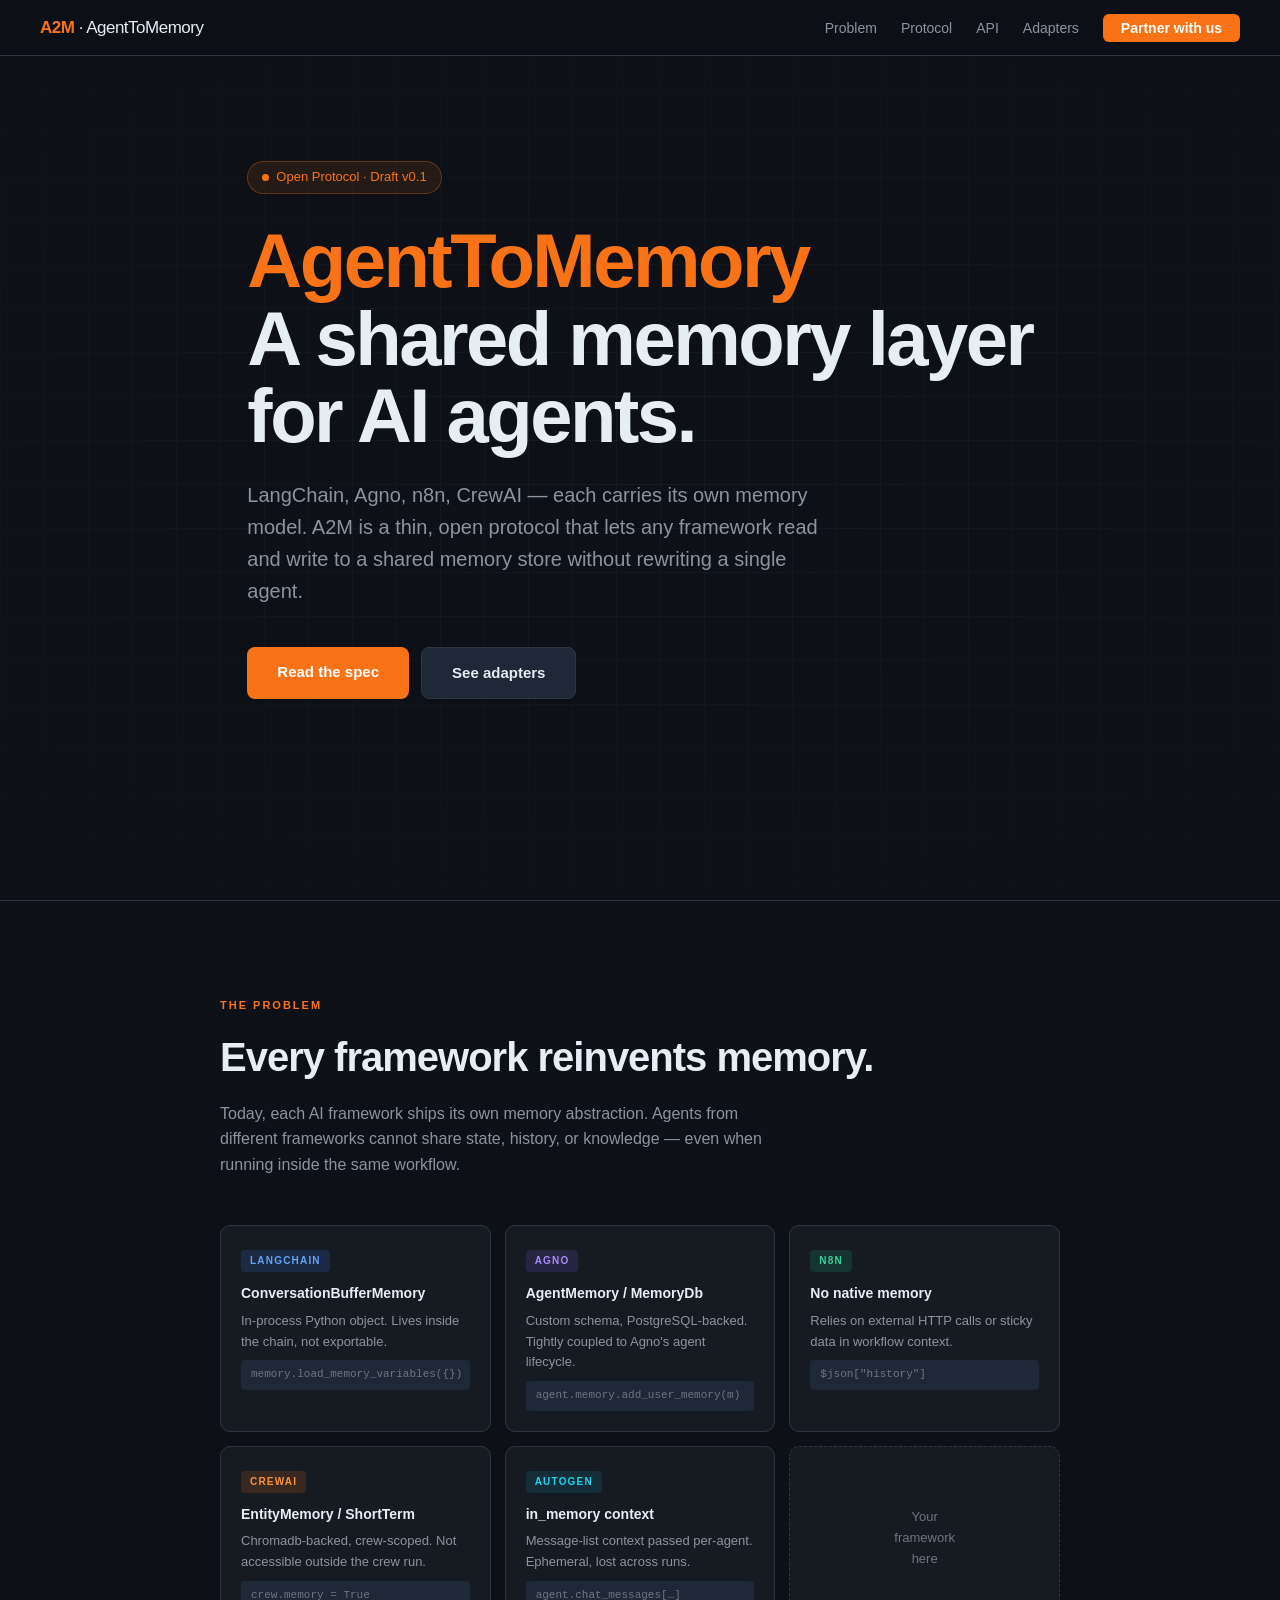
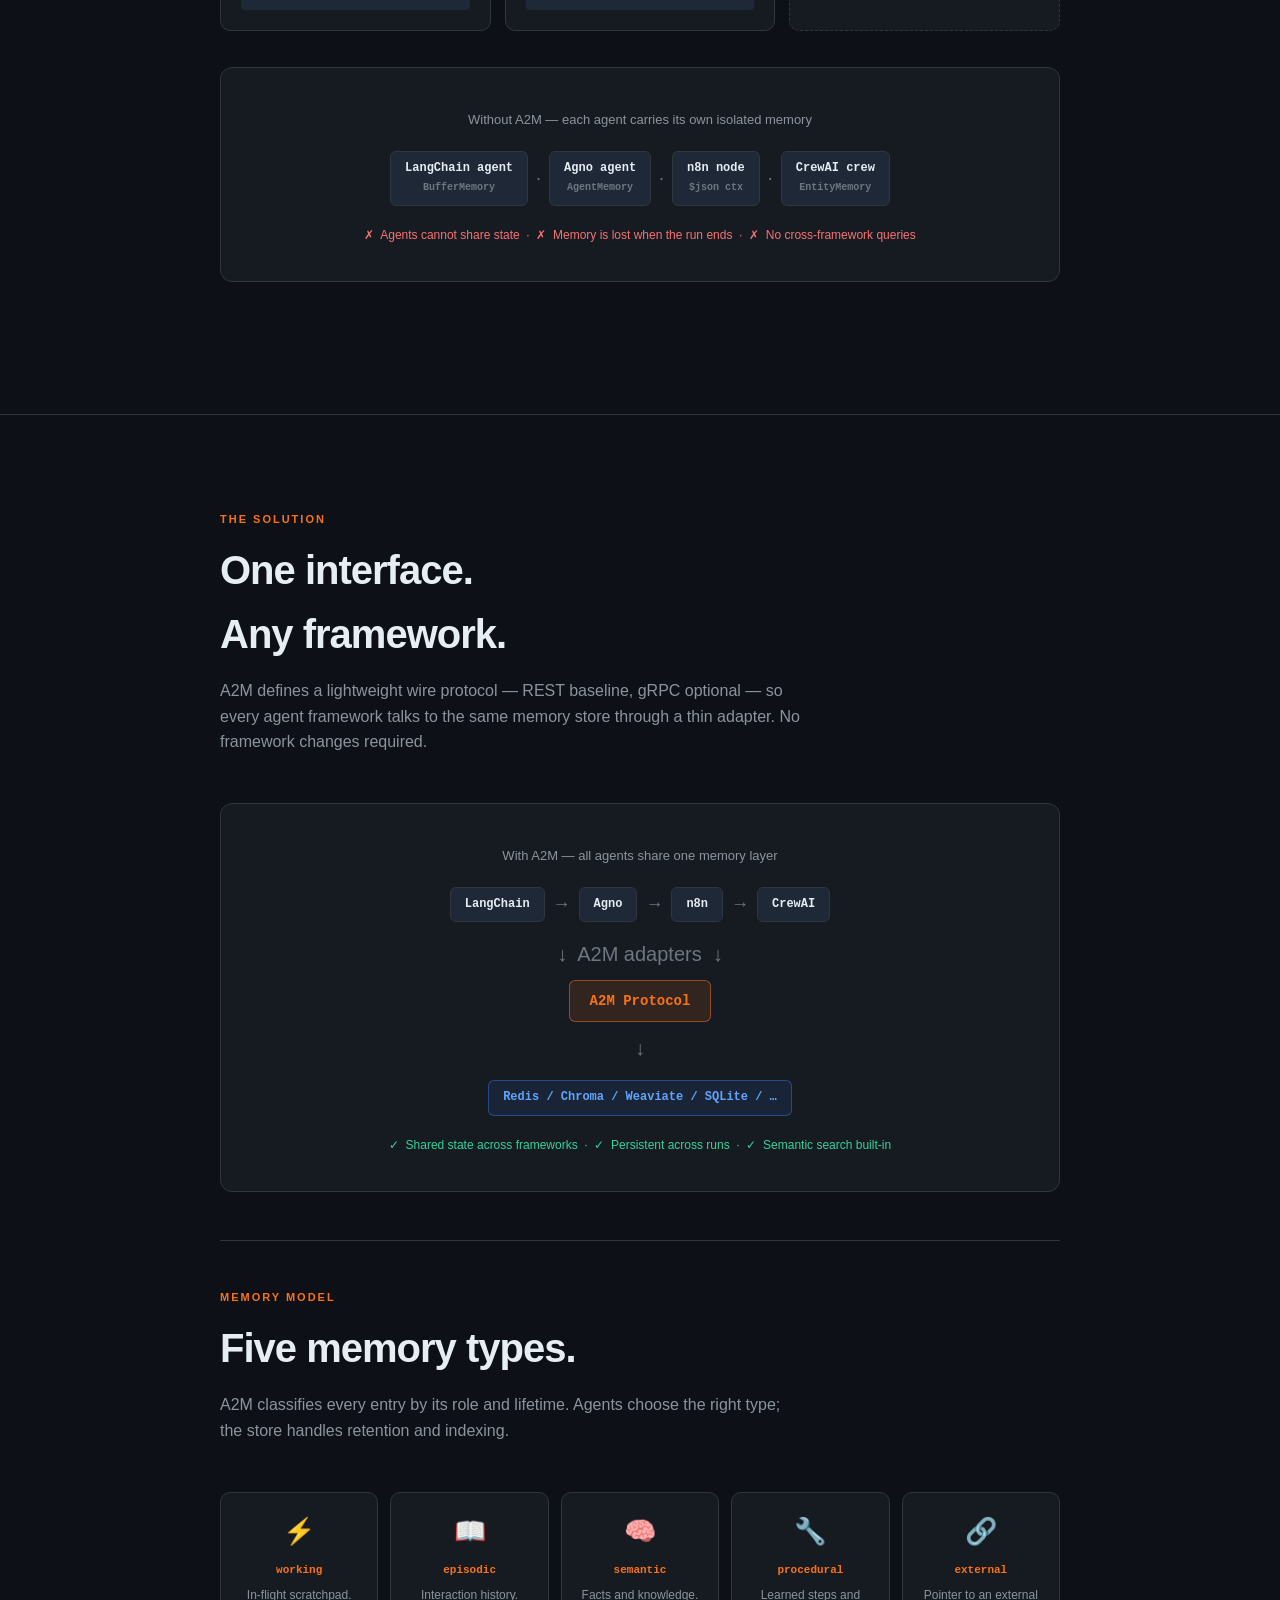
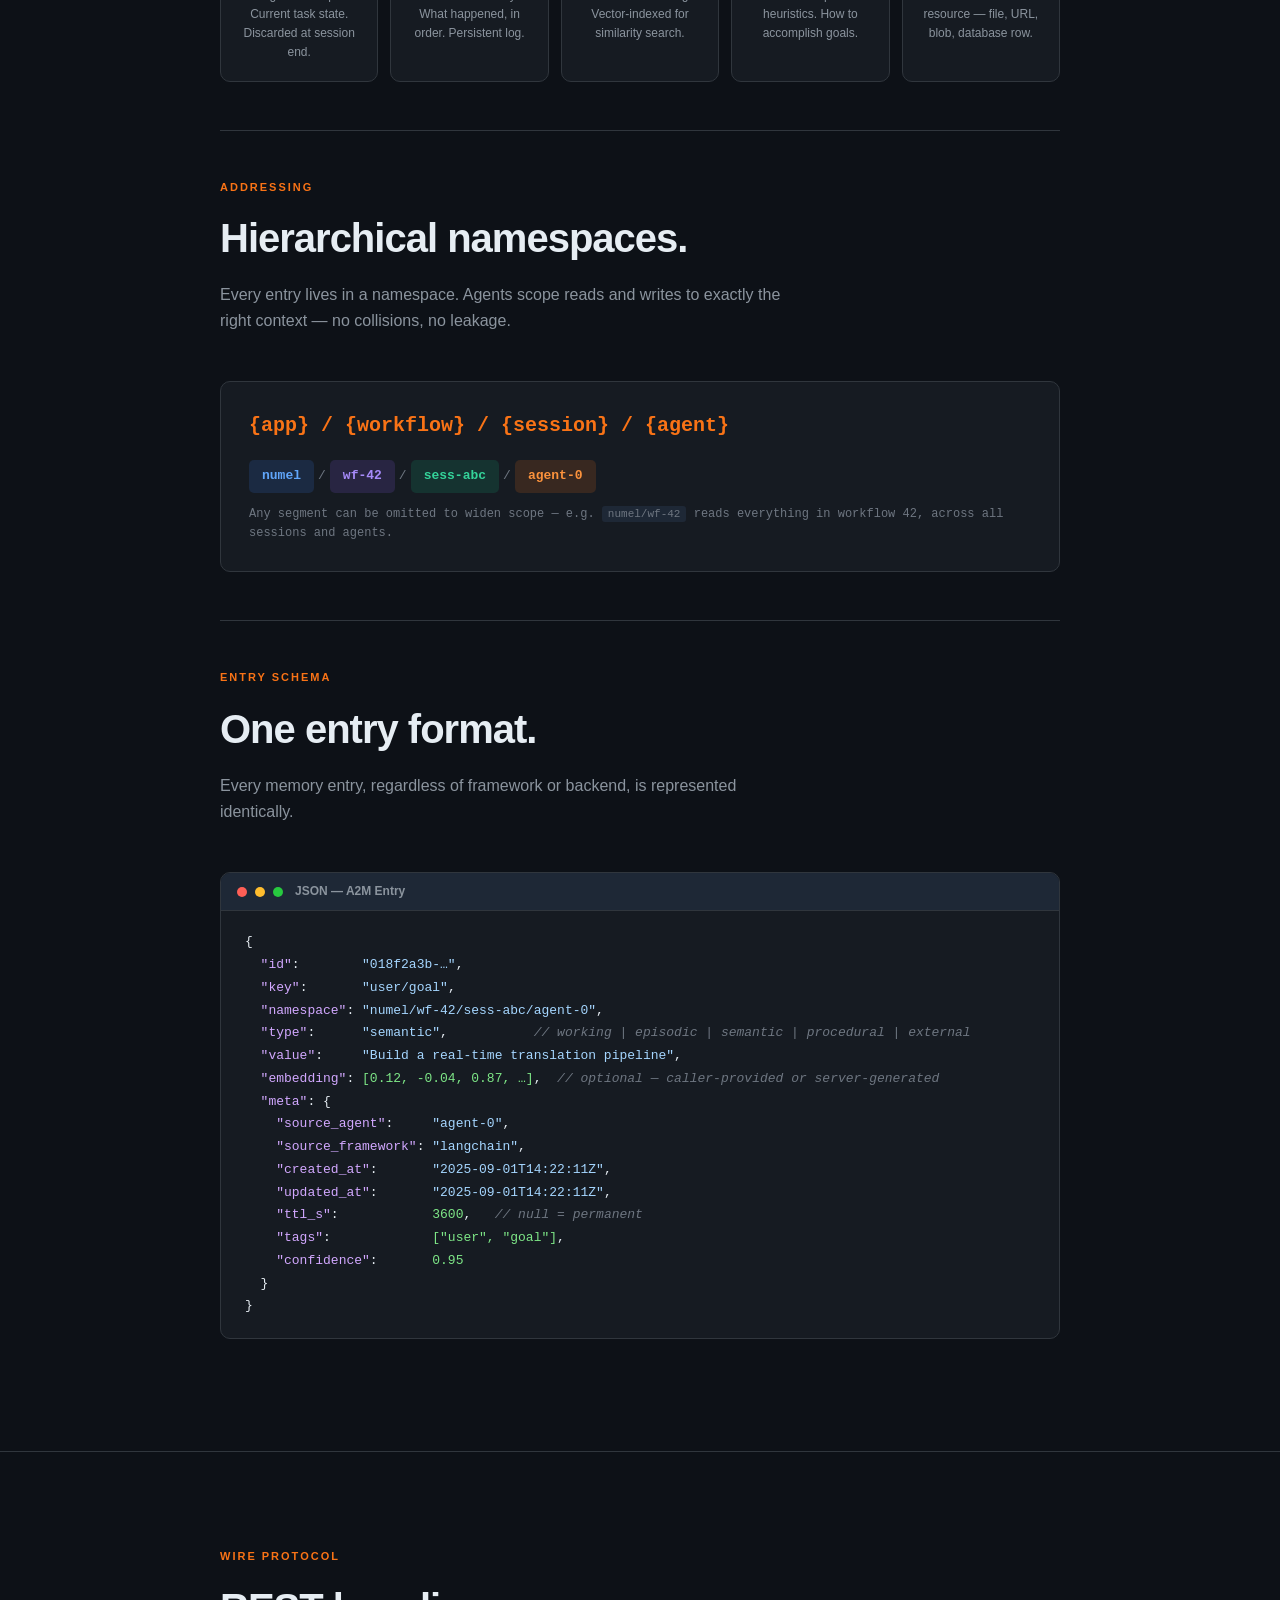
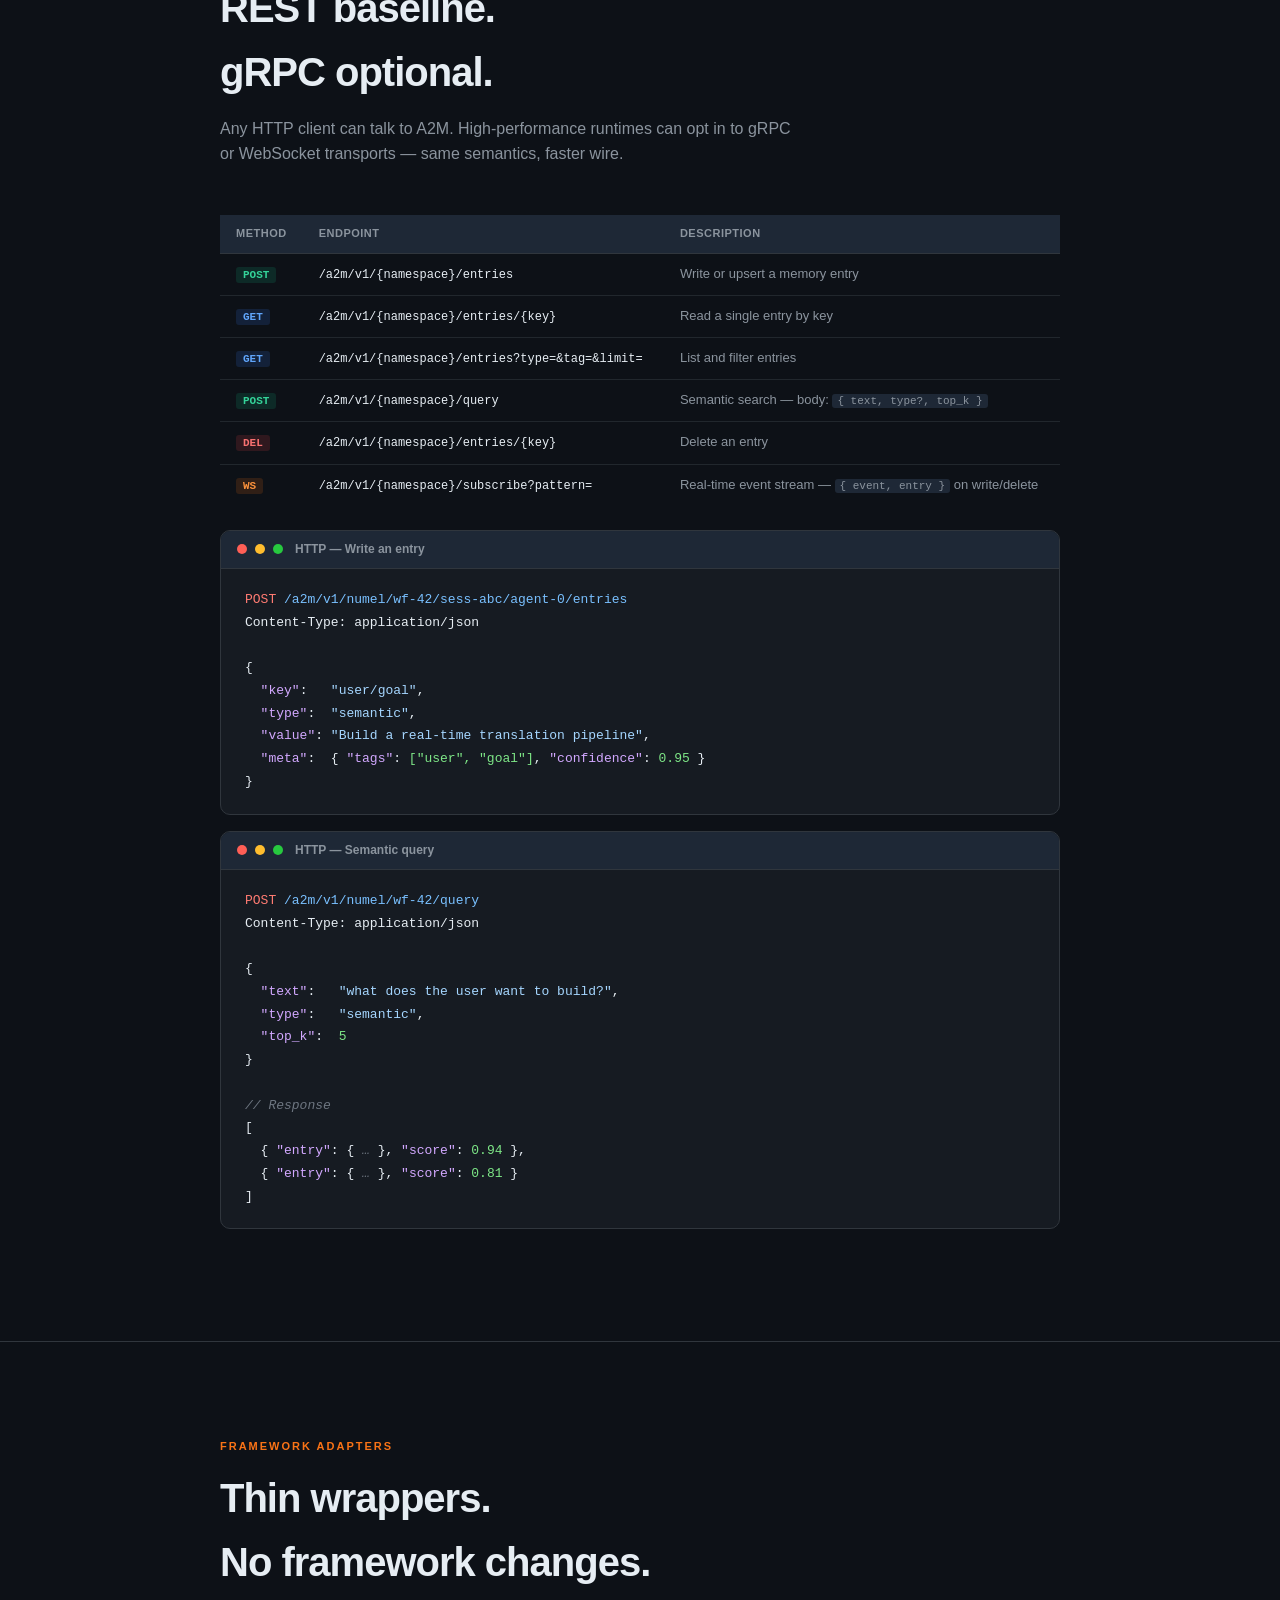
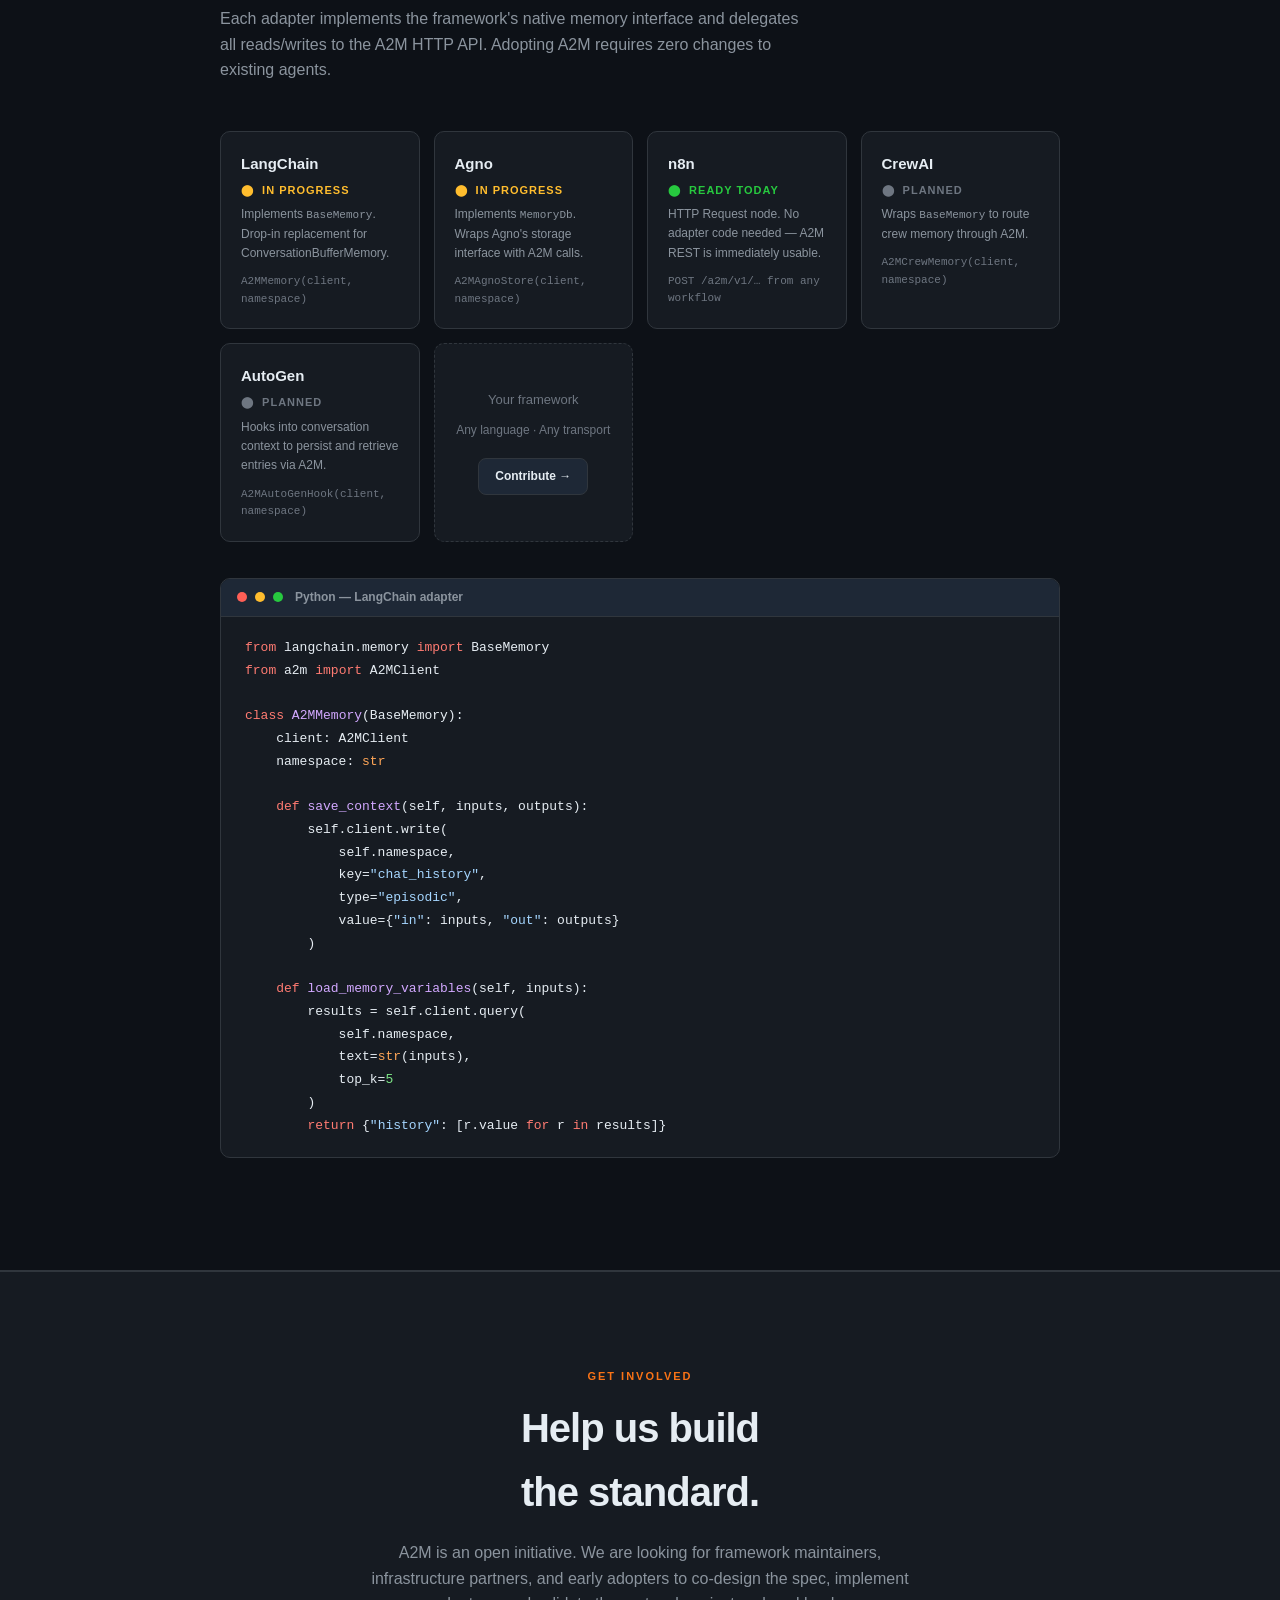
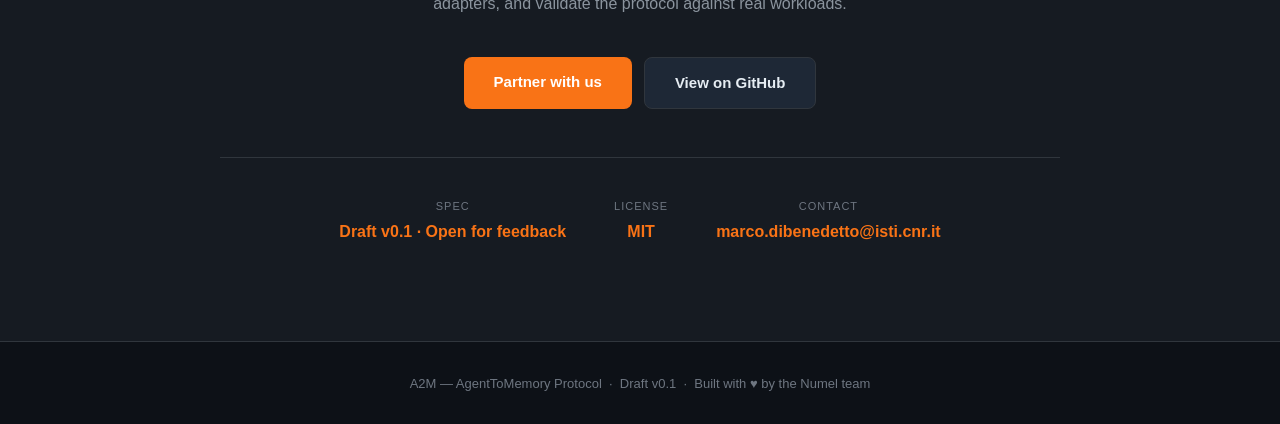
==== a2m-protocol.html @ cdf2baca "first commit." ====
<!DOCTYPE html>
<html lang="en">
<head>
  <meta charset="UTF-8" />
  <meta name="viewport" content="width=device-width, initial-scale=1.0" />
  <title>A2M — AgentToMemory Protocol</title>
  <style>
    *, *::before, *::after { box-sizing: border-box; margin: 0; padding: 0; }

    :root {
      --bg:     #0d1117;
      --bg2:    #161b22;
      --bg3:    #1e2836;
      --border: #30363d;
      --orange: #f97316;
      --blue:   #3b82f6;
      --green:  #10b981;
      --purple: #8b5cf6;
      --text:   #e6edf3;
      --text2:  #8b949e;
      --text3:  #6e7681;
    }

    html { scroll-behavior: smooth; }

    body {
      font-family: -apple-system, BlinkMacSystemFont, 'Segoe UI', Roboto, sans-serif;
      background: var(--bg);
      color: var(--text);
      line-height: 1.6;
    }

    /* ── Navigation ─────────────────────────────────────────────── */
    nav {
      position: fixed; top: 0; width: 100%; z-index: 100;
      background: rgba(13,17,23,0.85);
      backdrop-filter: blur(12px);
      border-bottom: 1px solid var(--border);
      padding: 0 40px;
      display: flex; align-items: center; height: 56px; gap: 32px;
    }
    .nav-logo {
      font-weight: 800; font-size: 17px; letter-spacing: -0.5px;
      color: var(--orange); white-space: nowrap;
    }
    .nav-logo span { color: var(--text); font-weight: 400; }
    nav ul { display: flex; gap: 24px; list-style: none; margin-left: auto; }
    nav a { color: var(--text2); text-decoration: none; font-size: 14px; transition: color .15s; }
    nav a:hover { color: var(--text); }
    .nav-cta {
      background: var(--orange); color: #fff !important;
      padding: 6px 18px; border-radius: 6px; font-weight: 600;
    }
    .nav-cta:hover { opacity: .85; }

    /* ── Layout ─────────────────────────────────────────────────── */
    section { padding: 96px 0; }
    .container { max-width: 920px; margin: 0 auto; padding: 0 40px; }

    /* ── Hero ───────────────────────────────────────────────────── */
    #hero {
      min-height: 100vh; display: flex; align-items: center;
      padding-top: 56px; position: relative; overflow: hidden;
    }
    #hero::before {
      content: '';
      position: absolute; inset: 0;
      background-image:
        linear-gradient(var(--border) 1px, transparent 1px),
        linear-gradient(90deg, var(--border) 1px, transparent 1px);
      background-size: 44px 44px;
      opacity: 0.25;
      mask-image: radial-gradient(ellipse 80% 60% at 50% 50%, black, transparent);
    }
    .hero-inner { position: relative; }

    .hero-badge {
      display: inline-flex; align-items: center; gap: 7px;
      background: rgba(249,115,22,.1);
      border: 1px solid rgba(249,115,22,.3);
      color: var(--orange);
      padding: 5px 14px; border-radius: 100px;
      font-size: 13px; font-weight: 500; margin-bottom: 28px;
    }
    .hero-badge-dot {
      width: 7px; height: 7px; border-radius: 50%;
      background: var(--orange);
      animation: pulse 2s ease infinite;
    }
    @keyframes pulse {
      0%,100% { opacity:1; transform:scale(1); }
      50%      { opacity:.5; transform:scale(.75); }
    }

    h1 {
      font-size: clamp(42px, 6.5vw, 76px);
      font-weight: 900; line-height: 1.02; letter-spacing: -2.5px;
      margin-bottom: 24px;
    }
    h1 em { color: var(--orange); font-style: normal; }

    .hero-sub {
      font-size: clamp(16px, 2vw, 20px);
      color: var(--text2); max-width: 580px; margin-bottom: 40px;
    }
    .hero-actions { display: flex; gap: 12px; flex-wrap: wrap; }

    .btn {
      display: inline-block; padding: 13px 30px; border-radius: 8px;
      font-weight: 600; font-size: 15px; text-decoration: none;
      transition: opacity .15s, transform .15s;
    }
    .btn:hover { transform: translateY(-1px); }
    .btn-primary { background: var(--orange); color: #fff; }
    .btn-primary:hover { opacity: .88; }
    .btn-secondary {
      background: var(--bg3); color: var(--text);
      border: 1px solid var(--border);
    }
    .btn-secondary:hover { background: #243040; }

    /* ── Section headings ───────────────────────────────────────── */
    .s-label {
      font-size: 11px; font-weight: 700; text-transform: uppercase;
      letter-spacing: 2px; color: var(--orange); margin-bottom: 10px;
    }
    h2 {
      font-size: clamp(26px, 4vw, 40px);
      font-weight: 800; letter-spacing: -1px; margin-bottom: 12px;
    }
    .s-desc { color: var(--text2); max-width: 580px; margin-bottom: 48px; font-size: 16px; }

    /* ── Problem cards ──────────────────────────────────────────── */
    .grid-3 {
      display: grid;
      grid-template-columns: repeat(auto-fit, minmax(200px, 1fr));
      gap: 14px;
    }
    .card {
      background: var(--bg2); border: 1px solid var(--border);
      border-radius: 10px; padding: 20px;
    }
    .fw-chip {
      font-size: 10px; font-weight: 700; text-transform: uppercase;
      letter-spacing: 1.2px; padding: 3px 9px; border-radius: 4px;
      display: inline-block; margin-bottom: 10px;
    }
    .chip-lc  { background: rgba(59,130,246,.15); color:#60a5fa; }
    .chip-ag  { background: rgba(139,92,246,.15);  color:#a78bfa; }
    .chip-n8  { background: rgba(16,185,129,.15);  color:#34d399; }
    .chip-cr  { background: rgba(249,115,22,.15);  color:#fb923c; }
    .chip-au  { background: rgba(8,145,178,.15);   color:#22d3ee; }
    .card h3 { font-size: 14px; margin-bottom: 6px; }
    .card p  { font-size: 13px; color: var(--text2); }
    .card code {
      font-size: 11px; font-family: monospace;
      color: var(--text3); display: block; margin-top: 8px;
      background: var(--bg3); padding: 6px 10px; border-radius: 4px;
    }

    /* ── Architecture diagram ───────────────────────────────────── */
    .arch {
      background: var(--bg2); border: 1px solid var(--border);
      border-radius: 12px; padding: 36px 24px; margin: 36px 0;
      text-align: center;
    }
    .arch-row { display: flex; align-items: center; justify-content: center; gap: 4px; flex-wrap: wrap; margin: 10px 0; }
    .arch-box {
      background: var(--bg3); border: 1px solid var(--border);
      border-radius: 6px; padding: 7px 14px;
      font-size: 12px; font-weight: 600; font-family: monospace;
      white-space: nowrap;
    }
    .arch-box.hi {
      background: rgba(249,115,22,.12);
      border-color: rgba(249,115,22,.5);
      color: var(--orange); font-size: 14px; padding: 9px 20px;
    }
    .arch-box.store {
      background: rgba(59,130,246,.1);
      border-color: rgba(59,130,246,.4);
      color: #60a5fa;
    }
    .arch-arr { color: var(--text3); padding: 0 4px; font-size: 18px; }
    .arch-label { font-size: 11px; color: var(--text3); margin: 6px 0 2px; }

    /* ── Memory types ───────────────────────────────────────────── */
    .type-grid {
      display: grid;
      grid-template-columns: repeat(auto-fit, minmax(150px, 1fr));
      gap: 12px; margin: 32px 0;
    }
    .type-card {
      background: var(--bg2); border: 1px solid var(--border);
      border-radius: 10px; padding: 18px 14px; text-align: center;
    }
    .type-icon { font-size: 26px; margin-bottom: 10px; display: block; }
    .type-tag {
      font-size: 11px; font-weight: 700; font-family: monospace;
      color: var(--orange); text-transform: lowercase; margin-bottom: 6px;
    }
    .type-desc { font-size: 12px; color: var(--text2); }

    /* ── Namespace ──────────────────────────────────────────────── */
    .ns-box {
      background: var(--bg2); border: 1px solid var(--border);
      border-radius: 10px; padding: 28px; margin: 28px 0;
      font-family: monospace;
    }
    .ns-path { font-size: 20px; font-weight: 700; color: var(--orange); margin-bottom: 18px; }
    .ns-parts { display: flex; align-items: center; gap: 4px; flex-wrap: wrap; }
    .ns-seg {
      padding: 6px 13px; border-radius: 5px;
      font-size: 13px; font-weight: 600;
    }
    .ns-sep { color: var(--text3); }
    .seg-app  { background: rgba(59,130,246,.15); color:#60a5fa; }
    .seg-wf   { background: rgba(139,92,246,.15);  color:#a78bfa; }
    .seg-sess { background: rgba(16,185,129,.15);  color:#34d399; }
    .seg-ag   { background: rgba(249,115,22,.15);  color:#fb923c; }
    .ns-note { font-size: 12px; color: var(--text3); margin-top: 12px; }

    /* ── Code blocks ────────────────────────────────────────────── */
    .code-block {
      background: var(--bg2); border: 1px solid var(--border);
      border-radius: 10px; overflow: hidden; margin: 16px 0;
    }
    .code-bar {
      background: var(--bg3); border-bottom: 1px solid var(--border);
      padding: 9px 16px;
      display: flex; align-items: center; gap: 8px;
    }
    .code-dot { width: 10px; height: 10px; border-radius: 50%; }
    .dot-r { background:#ff5f56; } .dot-y { background:#ffbd2e; } .dot-g { background:#27c93f; }
    .code-lang { font-size: 12px; font-weight: 600; color: var(--text2); margin-left: 4px; }
    pre {
      padding: 20px 24px; font-size: 13px; line-height: 1.75; overflow-x: auto;
      font-family: 'Menlo', 'Consolas', 'Monaco', monospace; color: var(--text);
    }
    .kw  { color: #ff7b72; }
    .mt  { color: #34d399; }
    .ph  { color: #79c0ff; }
    .st  { color: #a5d6ff; }
    .jk  { color: #d2a8ff; }
    .jv  { color: #7ee787; }
    .cm  { color: var(--text3); font-style: italic; }
    .py  { color: #ffa657; }
    .pyf { color: #d2a8ff; }

    /* ── API table ──────────────────────────────────────────────── */
    .api-table { width: 100%; border-collapse: collapse; font-size: 13px; margin: 24px 0; }
    .api-table th {
      background: var(--bg3); text-align: left;
      padding: 10px 16px; font-size: 11px; font-weight: 600;
      text-transform: uppercase; letter-spacing: .5px;
      color: var(--text2); border-bottom: 1px solid var(--border);
    }
    .api-table td {
      padding: 10px 16px;
      border-bottom: 1px solid rgba(48,54,61,.6);
      vertical-align: top; font-size: 13px;
    }
    .api-table tr:last-child td { border-bottom: none; }
    .api-table td:first-child { width: 64px; }
    .method {
      font-weight: 700; font-family: monospace; font-size: 11px;
      padding: 2px 7px; border-radius: 3px;
    }
    .m-post { background:rgba(16,185,129,.15); color:#34d399; }
    .m-get  { background:rgba(59,130,246,.15);  color:#60a5fa; }
    .m-del  { background:rgba(239,68,68,.15);   color:#f87171; }
    .m-ws   { background:rgba(249,115,22,.15);  color:#fb923c; }
    .api-path { font-family: monospace; font-size: 12px; color: var(--text); }
    .api-desc { color: var(--text2); }

    /* ── Adapter grid ───────────────────────────────────────────── */
    .adapter-grid {
      display: grid;
      grid-template-columns: repeat(auto-fit, minmax(195px, 1fr));
      gap: 14px; margin: 32px 0;
    }
    .adapter-card {
      background: var(--bg2); border: 1px solid var(--border);
      border-radius: 10px; padding: 20px;
      display: flex; flex-direction: column; gap: 6px;
    }
    .adapter-name { font-weight: 700; font-size: 15px; }
    .status {
      font-size: 11px; font-weight: 600; text-transform: uppercase; letter-spacing: 1px;
    }
    .s-ready   { color: #27c93f; }
    .s-wip     { color: #ffbd2e; }
    .s-planned { color: var(--text3); }
    .adapter-desc { font-size: 12px; color: var(--text2); }
    .adapter-how {
      font-size: 11px; font-family: monospace;
      color: var(--text3); margin-top: 4px;
    }

    /* ── CTA ────────────────────────────────────────────────────── */
    #cta {
      background: var(--bg2);
      border-top: 1px solid var(--border);
      border-bottom: 1px solid var(--border);
      text-align: center;
    }
    #cta h2 { margin-bottom: 16px; }
    #cta .s-desc { margin: 0 auto 40px; }
    .cta-actions { display: flex; justify-content: center; gap: 12px; flex-wrap: wrap; }

    .contact-row {
      display: flex; justify-content: center;
      gap: 48px; flex-wrap: wrap; margin-top: 48px;
      padding-top: 40px; border-top: 1px solid var(--border);
    }
    .contact-item { text-align: center; }
    .contact-label { font-size: 11px; color: var(--text3); text-transform: uppercase; letter-spacing: 1px; margin-bottom: 4px; }
    .contact-value { font-size: 16px; font-weight: 600; color: var(--orange); }

    /* ── Divider ────────────────────────────────────────────────── */
    hr { border: none; border-top: 1px solid var(--border); margin: 0; }

    /* ── Footer ─────────────────────────────────────────────────── */
    footer {
      text-align: center; padding: 32px 40px;
      font-size: 13px; color: var(--text3);
    }

    /* ── Responsive ─────────────────────────────────────────────── */
    @media (max-width: 640px) {
      nav ul { display: none; }
      .container { padding: 0 20px; }
      .arch-row { flex-direction: column; }
      .arch-arr { transform: rotate(90deg); }
    }
  </style>
</head>
<body>

<!-- ── Navigation ──────────────────────────────────────────────── -->
<nav>
  <div class="nav-logo">A2M <span>· AgentToMemory</span></div>
  <ul>
    <li><a href="#problem">Problem</a></li>
    <li><a href="#protocol">Protocol</a></li>
    <li><a href="#api">API</a></li>
    <li><a href="#adapters">Adapters</a></li>
    <li><a href="#cta" class="nav-cta">Partner with us</a></li>
  </ul>
</nav>

<!-- ── Hero ────────────────────────────────────────────────────── -->
<section id="hero">
  <div class="container hero-inner">
    <div class="hero-badge">
      <div class="hero-badge-dot"></div>
      Open Protocol · Draft v0.1
    </div>
    <h1><em>AgentToMemory</em><br>A shared memory layer<br>for AI agents.</h1>
    <p class="hero-sub">
      LangChain, Agno, n8n, CrewAI — each carries its own memory model.
      A2M is a thin, open protocol that lets any framework read and write
      to a shared memory store without rewriting a single agent.
    </p>
    <div class="hero-actions">
      <a class="btn btn-primary" href="#protocol">Read the spec</a>
      <a class="btn btn-secondary" href="#adapters">See adapters</a>
    </div>
  </div>
</section>

<hr />

<!-- ── Problem ─────────────────────────────────────────────────── -->
<section id="problem">
  <div class="container">
    <div class="s-label">The Problem</div>
    <h2>Every framework reinvents memory.</h2>
    <p class="s-desc">
      Today, each AI framework ships its own memory abstraction.
      Agents from different frameworks cannot share state, history, or
      knowledge — even when running inside the same workflow.
    </p>

    <div class="grid-3">
      <div class="card">
        <span class="fw-chip chip-lc">LangChain</span>
        <h3>ConversationBufferMemory</h3>
        <p>In-process Python object. Lives inside the chain, not exportable.</p>
        <code>memory.load_memory_variables({})</code>
      </div>
      <div class="card">
        <span class="fw-chip chip-ag">Agno</span>
        <h3>AgentMemory / MemoryDb</h3>
        <p>Custom schema, PostgreSQL-backed. Tightly coupled to Agno's agent lifecycle.</p>
        <code>agent.memory.add_user_memory(m)</code>
      </div>
      <div class="card">
        <span class="fw-chip chip-n8">n8n</span>
        <h3>No native memory</h3>
        <p>Relies on external HTTP calls or sticky data in workflow context.</p>
        <code>$json["history"]</code>
      </div>
      <div class="card">
        <span class="fw-chip chip-cr">CrewAI</span>
        <h3>EntityMemory / ShortTerm</h3>
        <p>Chromadb-backed, crew-scoped. Not accessible outside the crew run.</p>
        <code>crew.memory = True</code>
      </div>
      <div class="card">
        <span class="fw-chip chip-au">AutoGen</span>
        <h3>in_memory context</h3>
        <p>Message-list context passed per-agent. Ephemeral, lost across runs.</p>
        <code>agent.chat_messages[…]</code>
      </div>
      <div class="card" style="border-style:dashed; display:flex; align-items:center; justify-content:center; text-align:center; color:var(--text3); font-size:13px;">
        Your<br>framework<br>here
      </div>
    </div>

    <!-- Architecture before A2M -->
    <div class="arch">
      <div class="arch-label" style="margin-bottom:20px; font-size:13px; color:var(--text2);">
        Without A2M — each agent carries its own isolated memory
      </div>
      <div class="arch-row">
        <div class="arch-box">LangChain agent<br><span style="font-size:10px;color:var(--text3);">BufferMemory</span></div>
        <div class="arch-arr">·</div>
        <div class="arch-box">Agno agent<br><span style="font-size:10px;color:var(--text3);">AgentMemory</span></div>
        <div class="arch-arr">·</div>
        <div class="arch-box">n8n node<br><span style="font-size:10px;color:var(--text3);">$json ctx</span></div>
        <div class="arch-arr">·</div>
        <div class="arch-box">CrewAI crew<br><span style="font-size:10px;color:var(--text3);">EntityMemory</span></div>
      </div>
      <div style="margin-top:20px; font-size:12px; color:#f87171;">
        ✗ &nbsp;Agents cannot share state &nbsp;·&nbsp; ✗ &nbsp;Memory is lost when the run ends &nbsp;·&nbsp; ✗ &nbsp;No cross-framework queries
      </div>
    </div>
  </div>
</section>

<hr />

<!-- ── Protocol ─────────────────────────────────────────────────── -->
<section id="protocol">
  <div class="container">
    <div class="s-label">The Solution</div>
    <h2>One interface.<br>Any framework.</h2>
    <p class="s-desc">
      A2M defines a lightweight wire protocol — REST baseline, gRPC optional —
      so every agent framework talks to the same memory store through a
      thin adapter. No framework changes required.
    </p>

    <!-- Architecture after A2M -->
    <div class="arch">
      <div class="arch-label" style="margin-bottom:20px; font-size:13px; color:var(--text2);">
        With A2M — all agents share one memory layer
      </div>
      <div class="arch-row">
        <div class="arch-box">LangChain</div>
        <div class="arch-arr">→</div>
        <div class="arch-box">Agno</div>
        <div class="arch-arr">→</div>
        <div class="arch-box">n8n</div>
        <div class="arch-arr">→</div>
        <div class="arch-box">CrewAI</div>
      </div>
      <div class="arch-row" style="margin:16px 0 4px;">
        <div style="width:100%; text-align:center; color:var(--text3); font-size:20px;">↓ &nbsp;A2M adapters &nbsp;↓</div>
      </div>
      <div class="arch-row">
        <div class="arch-box hi">A2M Protocol</div>
      </div>
      <div class="arch-row" style="margin:4px 0 16px;">
        <div style="width:100%; text-align:center; color:var(--text3); font-size:20px;">↓</div>
      </div>
      <div class="arch-row">
        <div class="arch-box store">Redis / Chroma / Weaviate / SQLite / …</div>
      </div>
      <div style="margin-top:20px; font-size:12px; color:#34d399;">
        ✓ &nbsp;Shared state across frameworks &nbsp;·&nbsp; ✓ &nbsp;Persistent across runs &nbsp;·&nbsp; ✓ &nbsp;Semantic search built-in
      </div>
    </div>

    <hr style="border-color:var(--border); margin: 48px 0;" />

    <!-- Memory types -->
    <div class="s-label">Memory Model</div>
    <h2>Five memory types.</h2>
    <p class="s-desc">
      A2M classifies every entry by its role and lifetime.
      Agents choose the right type; the store handles retention and indexing.
    </p>

    <div class="type-grid">
      <div class="type-card">
        <span class="type-icon">⚡</span>
        <div class="type-tag">working</div>
        <div class="type-desc">In-flight scratchpad. Current task state. Discarded at session end.</div>
      </div>
      <div class="type-card">
        <span class="type-icon">📖</span>
        <div class="type-tag">episodic</div>
        <div class="type-desc">Interaction history. What happened, in order. Persistent log.</div>
      </div>
      <div class="type-card">
        <span class="type-icon">🧠</span>
        <div class="type-tag">semantic</div>
        <div class="type-desc">Facts and knowledge. Vector-indexed for similarity search.</div>
      </div>
      <div class="type-card">
        <span class="type-icon">🔧</span>
        <div class="type-tag">procedural</div>
        <div class="type-desc">Learned steps and heuristics. How to accomplish goals.</div>
      </div>
      <div class="type-card">
        <span class="type-icon">🔗</span>
        <div class="type-tag">external</div>
        <div class="type-desc">Pointer to an external resource — file, URL, blob, database row.</div>
      </div>
    </div>

    <hr style="border-color:var(--border); margin: 48px 0;" />

    <!-- Namespace -->
    <div class="s-label">Addressing</div>
    <h2>Hierarchical namespaces.</h2>
    <p class="s-desc">
      Every entry lives in a namespace. Agents scope reads and writes
      to exactly the right context — no collisions, no leakage.
    </p>

    <div class="ns-box">
      <div class="ns-path">{app} / {workflow} / {session} / {agent}</div>
      <div class="ns-parts">
        <span class="ns-seg seg-app">numel</span>
        <span class="ns-sep">/</span>
        <span class="ns-seg seg-wf">wf-42</span>
        <span class="ns-sep">/</span>
        <span class="ns-seg seg-sess">sess-abc</span>
        <span class="ns-sep">/</span>
        <span class="ns-seg seg-ag">agent-0</span>
      </div>
      <div class="ns-note">
        Any segment can be omitted to widen scope — e.g. <code style="background:var(--bg3);padding:2px 6px;border-radius:3px;font-size:11px;">numel/wf-42</code> reads everything in workflow 42, across all sessions and agents.
      </div>
    </div>

    <hr style="border-color:var(--border); margin: 48px 0;" />

    <!-- Entry schema -->
    <div class="s-label">Entry Schema</div>
    <h2>One entry format.</h2>
    <p class="s-desc">Every memory entry, regardless of framework or backend, is represented identically.</p>

    <div class="code-block">
      <div class="code-bar">
        <div class="code-dot dot-r"></div>
        <div class="code-dot dot-y"></div>
        <div class="code-dot dot-g"></div>
        <span class="code-lang">JSON — A2M Entry</span>
      </div>
      <pre>{
  <span class="jk">"id"</span>:        <span class="st">"018f2a3b-…"</span>,
  <span class="jk">"key"</span>:       <span class="st">"user/goal"</span>,
  <span class="jk">"namespace"</span>: <span class="st">"numel/wf-42/sess-abc/agent-0"</span>,
  <span class="jk">"type"</span>:      <span class="st">"semantic"</span>,           <span class="cm">// working | episodic | semantic | procedural | external</span>
  <span class="jk">"value"</span>:     <span class="st">"Build a real-time translation pipeline"</span>,
  <span class="jk">"embedding"</span>: <span class="jv">[0.12, -0.04, 0.87, …]</span>,  <span class="cm">// optional — caller-provided or server-generated</span>
  <span class="jk">"meta"</span>: {
    <span class="jk">"source_agent"</span>:     <span class="st">"agent-0"</span>,
    <span class="jk">"source_framework"</span>: <span class="st">"langchain"</span>,
    <span class="jk">"created_at"</span>:       <span class="st">"2025-09-01T14:22:11Z"</span>,
    <span class="jk">"updated_at"</span>:       <span class="st">"2025-09-01T14:22:11Z"</span>,
    <span class="jk">"ttl_s"</span>:            <span class="jv">3600</span>,   <span class="cm">// null = permanent</span>
    <span class="jk">"tags"</span>:             <span class="jv">["user", "goal"]</span>,
    <span class="jk">"confidence"</span>:       <span class="jv">0.95</span>
  }
}</pre>
    </div>
  </div>
</section>

<hr />

<!-- ── API ──────────────────────────────────────────────────────── -->
<section id="api">
  <div class="container">
    <div class="s-label">Wire Protocol</div>
    <h2>REST baseline.<br>gRPC optional.</h2>
    <p class="s-desc">
      Any HTTP client can talk to A2M. High-performance runtimes can opt in
      to gRPC or WebSocket transports — same semantics, faster wire.
    </p>

    <table class="api-table">
      <thead>
        <tr>
          <th>Method</th>
          <th>Endpoint</th>
          <th>Description</th>
        </tr>
      </thead>
      <tbody>
        <tr>
          <td><span class="method m-post">POST</span></td>
          <td><span class="api-path">/a2m/v1/{namespace}/entries</span></td>
          <td class="api-desc">Write or upsert a memory entry</td>
        </tr>
        <tr>
          <td><span class="method m-get">GET</span></td>
          <td><span class="api-path">/a2m/v1/{namespace}/entries/{key}</span></td>
          <td class="api-desc">Read a single entry by key</td>
        </tr>
        <tr>
          <td><span class="method m-get">GET</span></td>
          <td><span class="api-path">/a2m/v1/{namespace}/entries?type=&amp;tag=&amp;limit=</span></td>
          <td class="api-desc">List and filter entries</td>
        </tr>
        <tr>
          <td><span class="method m-post">POST</span></td>
          <td><span class="api-path">/a2m/v1/{namespace}/query</span></td>
          <td class="api-desc">Semantic search — body: <code style="font-size:11px;background:var(--bg3);padding:1px 5px;border-radius:3px;">{ text, type?, top_k }</code></td>
        </tr>
        <tr>
          <td><span class="method m-del">DEL</span></td>
          <td><span class="api-path">/a2m/v1/{namespace}/entries/{key}</span></td>
          <td class="api-desc">Delete an entry</td>
        </tr>
        <tr>
          <td><span class="method m-ws">WS</span></td>
          <td><span class="api-path">/a2m/v1/{namespace}/subscribe?pattern=</span></td>
          <td class="api-desc">Real-time event stream — <code style="font-size:11px;background:var(--bg3);padding:1px 5px;border-radius:3px;">{ event, entry }</code> on write/delete</td>
        </tr>
      </tbody>
    </table>

    <!-- Example: write -->
    <div class="code-block">
      <div class="code-bar">
        <div class="code-dot dot-r"></div>
        <div class="code-dot dot-y"></div>
        <div class="code-dot dot-g"></div>
        <span class="code-lang">HTTP — Write an entry</span>
      </div>
      <pre><span class="kw">POST</span> <span class="ph">/a2m/v1/numel/wf-42/sess-abc/agent-0/entries</span>
Content-Type: application/json

{
  <span class="jk">"key"</span>:   <span class="st">"user/goal"</span>,
  <span class="jk">"type"</span>:  <span class="st">"semantic"</span>,
  <span class="jk">"value"</span>: <span class="st">"Build a real-time translation pipeline"</span>,
  <span class="jk">"meta"</span>:  { <span class="jk">"tags"</span>: <span class="jv">["user", "goal"]</span>, <span class="jk">"confidence"</span>: <span class="jv">0.95</span> }
}</pre>
    </div>

    <!-- Example: query -->
    <div class="code-block">
      <div class="code-bar">
        <div class="code-dot dot-r"></div>
        <div class="code-dot dot-y"></div>
        <div class="code-dot dot-g"></div>
        <span class="code-lang">HTTP — Semantic query</span>
      </div>
      <pre><span class="kw">POST</span> <span class="ph">/a2m/v1/numel/wf-42/query</span>
Content-Type: application/json

{
  <span class="jk">"text"</span>:   <span class="st">"what does the user want to build?"</span>,
  <span class="jk">"type"</span>:   <span class="st">"semantic"</span>,
  <span class="jk">"top_k"</span>:  <span class="jv">5</span>
}

<span class="cm">// Response</span>
[
  { <span class="jk">"entry"</span>: { <span class="cm">…</span> }, <span class="jk">"score"</span>: <span class="jv">0.94</span> },
  { <span class="jk">"entry"</span>: { <span class="cm">…</span> }, <span class="jk">"score"</span>: <span class="jv">0.81</span> }
]</pre>
    </div>
  </div>
</section>

<hr />

<!-- ── Adapters ─────────────────────────────────────────────────── -->
<section id="adapters">
  <div class="container">
    <div class="s-label">Framework Adapters</div>
    <h2>Thin wrappers.<br>No framework changes.</h2>
    <p class="s-desc">
      Each adapter implements the framework's native memory interface
      and delegates all reads/writes to the A2M HTTP API.
      Adopting A2M requires zero changes to existing agents.
    </p>

    <div class="adapter-grid">
      <div class="adapter-card">
        <div class="adapter-name">LangChain</div>
        <div class="status s-wip">⬤ &nbsp;In progress</div>
        <div class="adapter-desc">Implements <code style="font-size:11px">BaseMemory</code>. Drop-in replacement for ConversationBufferMemory.</div>
        <div class="adapter-how">A2MMemory(client, namespace)</div>
      </div>
      <div class="adapter-card">
        <div class="adapter-name">Agno</div>
        <div class="status s-wip">⬤ &nbsp;In progress</div>
        <div class="adapter-desc">Implements <code style="font-size:11px">MemoryDb</code>. Wraps Agno's storage interface with A2M calls.</div>
        <div class="adapter-how">A2MAgnoStore(client, namespace)</div>
      </div>
      <div class="adapter-card">
        <div class="adapter-name">n8n</div>
        <div class="status s-ready">⬤ &nbsp;Ready today</div>
        <div class="adapter-desc">HTTP Request node. No adapter code needed — A2M REST is immediately usable.</div>
        <div class="adapter-how">POST /a2m/v1/… from any workflow</div>
      </div>
      <div class="adapter-card">
        <div class="adapter-name">CrewAI</div>
        <div class="status s-planned">⬤ &nbsp;Planned</div>
        <div class="adapter-desc">Wraps <code style="font-size:11px">BaseMemory</code> to route crew memory through A2M.</div>
        <div class="adapter-how">A2MCrewMemory(client, namespace)</div>
      </div>
      <div class="adapter-card">
        <div class="adapter-name">AutoGen</div>
        <div class="status s-planned">⬤ &nbsp;Planned</div>
        <div class="adapter-desc">Hooks into conversation context to persist and retrieve entries via A2M.</div>
        <div class="adapter-how">A2MAutoGenHook(client, namespace)</div>
      </div>
      <div class="adapter-card" style="border-style:dashed; justify-content:center; align-items:center; text-align:center;">
        <div style="color:var(--text3); font-size:13px;">Your framework</div>
        <div style="color:var(--text3); font-size:12px; margin-top:4px;">Any language · Any transport</div>
        <a href="#cta" class="btn btn-secondary" style="font-size:12px; padding:8px 16px; margin-top:12px;">Contribute →</a>
      </div>
    </div>

    <!-- Python example -->
    <div class="code-block" style="margin-top:36px;">
      <div class="code-bar">
        <div class="code-dot dot-r"></div>
        <div class="code-dot dot-y"></div>
        <div class="code-dot dot-g"></div>
        <span class="code-lang">Python — LangChain adapter</span>
      </div>
      <pre><span class="kw">from</span> langchain.memory <span class="kw">import</span> BaseMemory
<span class="kw">from</span> a2m <span class="kw">import</span> A2MClient

<span class="kw">class</span> <span class="pyf">A2MMemory</span>(BaseMemory):
    client: A2MClient
    namespace: <span class="py">str</span>

    <span class="kw">def</span> <span class="pyf">save_context</span>(self, inputs, outputs):
        self.client.write(
            self.namespace,
            key=<span class="st">"chat_history"</span>,
            type=<span class="st">"episodic"</span>,
            value={<span class="st">"in"</span>: inputs, <span class="st">"out"</span>: outputs}
        )

    <span class="kw">def</span> <span class="pyf">load_memory_variables</span>(self, inputs):
        results = self.client.query(
            self.namespace,
            text=<span class="py">str</span>(inputs),
            top_k=<span class="jv">5</span>
        )
        <span class="kw">return</span> {<span class="st">"history"</span>: [r.value <span class="kw">for</span> r <span class="kw">in</span> results]}</pre>
    </div>
  </div>
</section>

<hr />

<!-- ── CTA ──────────────────────────────────────────────────────── -->
<section id="cta">
  <div class="container">
    <div class="s-label">Get Involved</div>
    <h2>Help us build<br>the standard.</h2>
    <p class="s-desc">
      A2M is an open initiative. We are looking for framework maintainers,
      infrastructure partners, and early adopters to co-design the spec,
      implement adapters, and validate the protocol against real workloads.
    </p>

    <div class="cta-actions">
      <a class="btn btn-primary" href="mailto:marco.dibenedetto@isti.cnr.it">Partner with us</a>
      <a class="btn btn-secondary" href="https://github.com/dibenedetto/a2m-protocol">View on GitHub</a>
    </div>

    <div class="contact-row">
      <div class="contact-item">
        <div class="contact-label">Spec</div>
        <div class="contact-value">Draft v0.1 · Open for feedback</div>
      </div>
      <div class="contact-item">
        <div class="contact-label">License</div>
        <div class="contact-value">MIT</div>
      </div>
      <div class="contact-item">
        <div class="contact-label">Contact</div>
        <div class="contact-value">marco.dibenedetto@isti.cnr.it</div>
      </div>
    </div>
  </div>
</section>

<footer>
  A2M — AgentToMemory Protocol &nbsp;·&nbsp; Draft v0.1 &nbsp;·&nbsp; Built with ♥ by the Numel team
</footer>

</body>
</html>
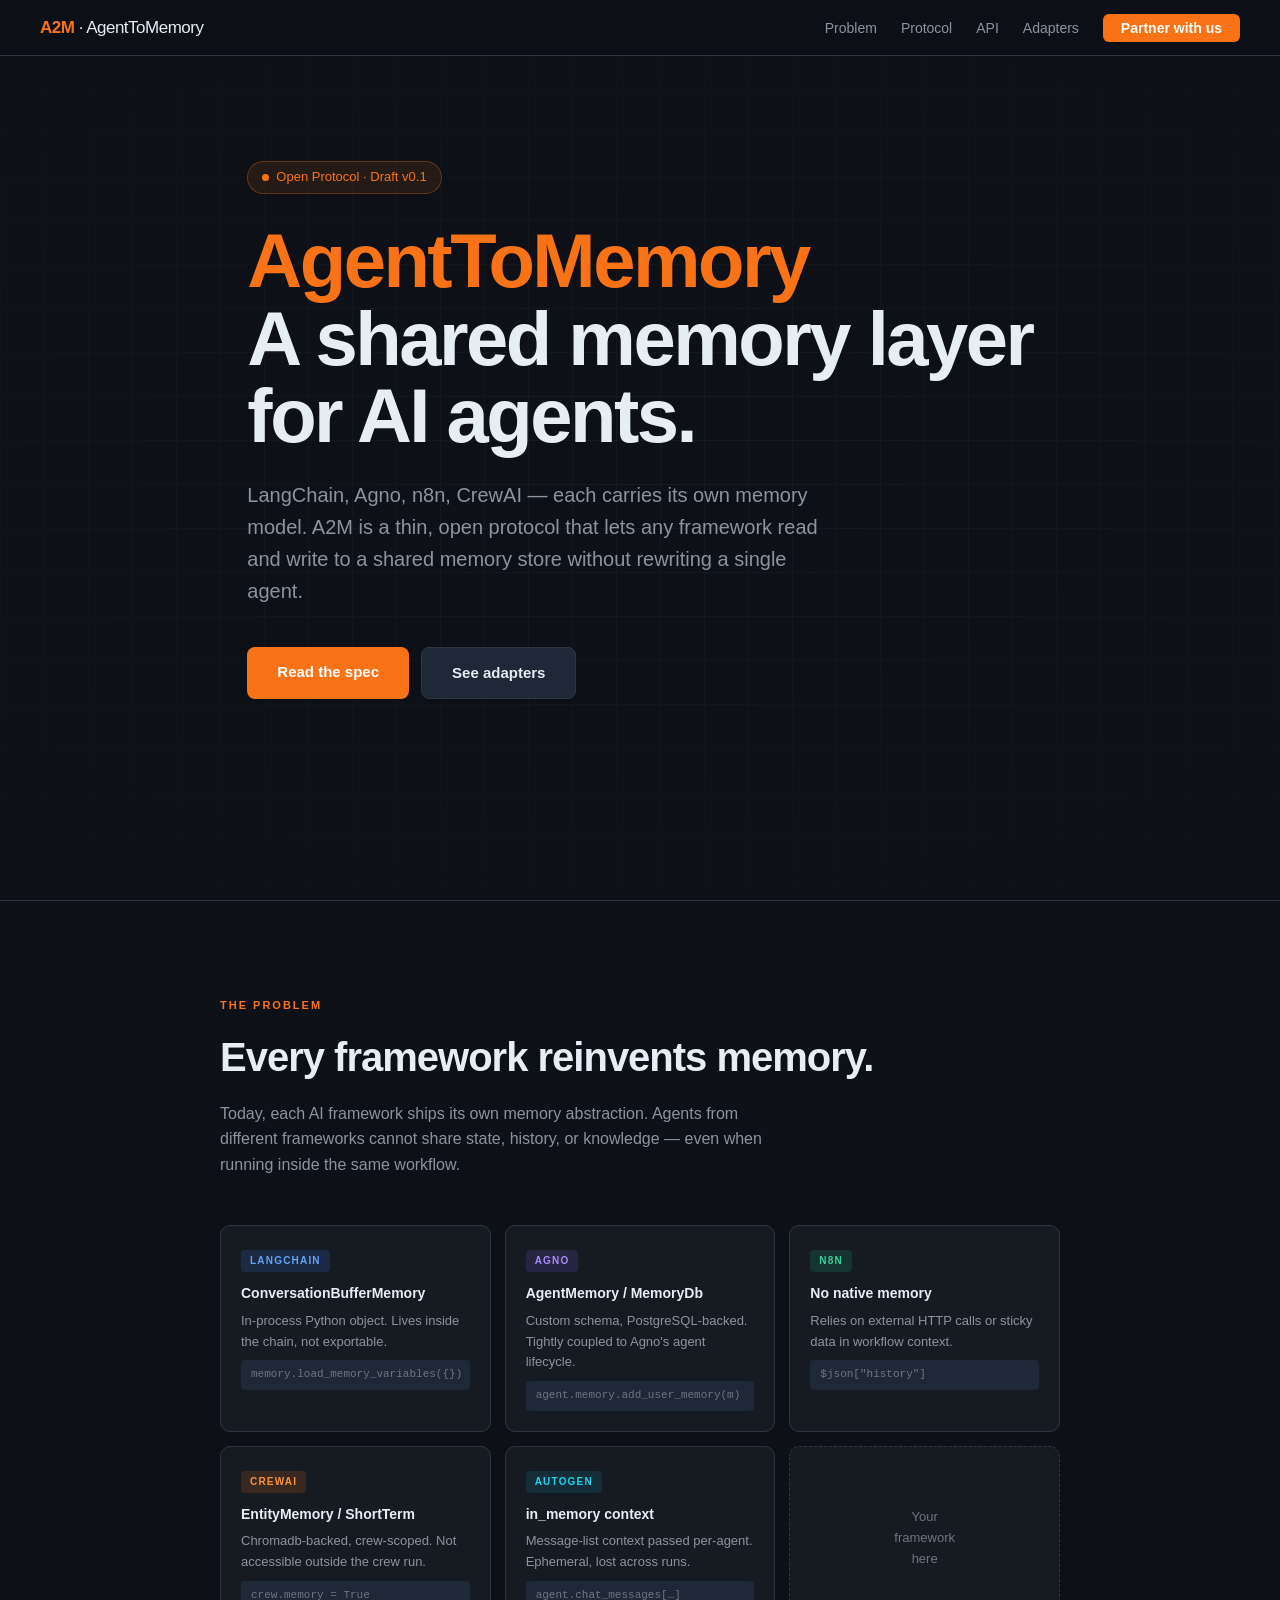
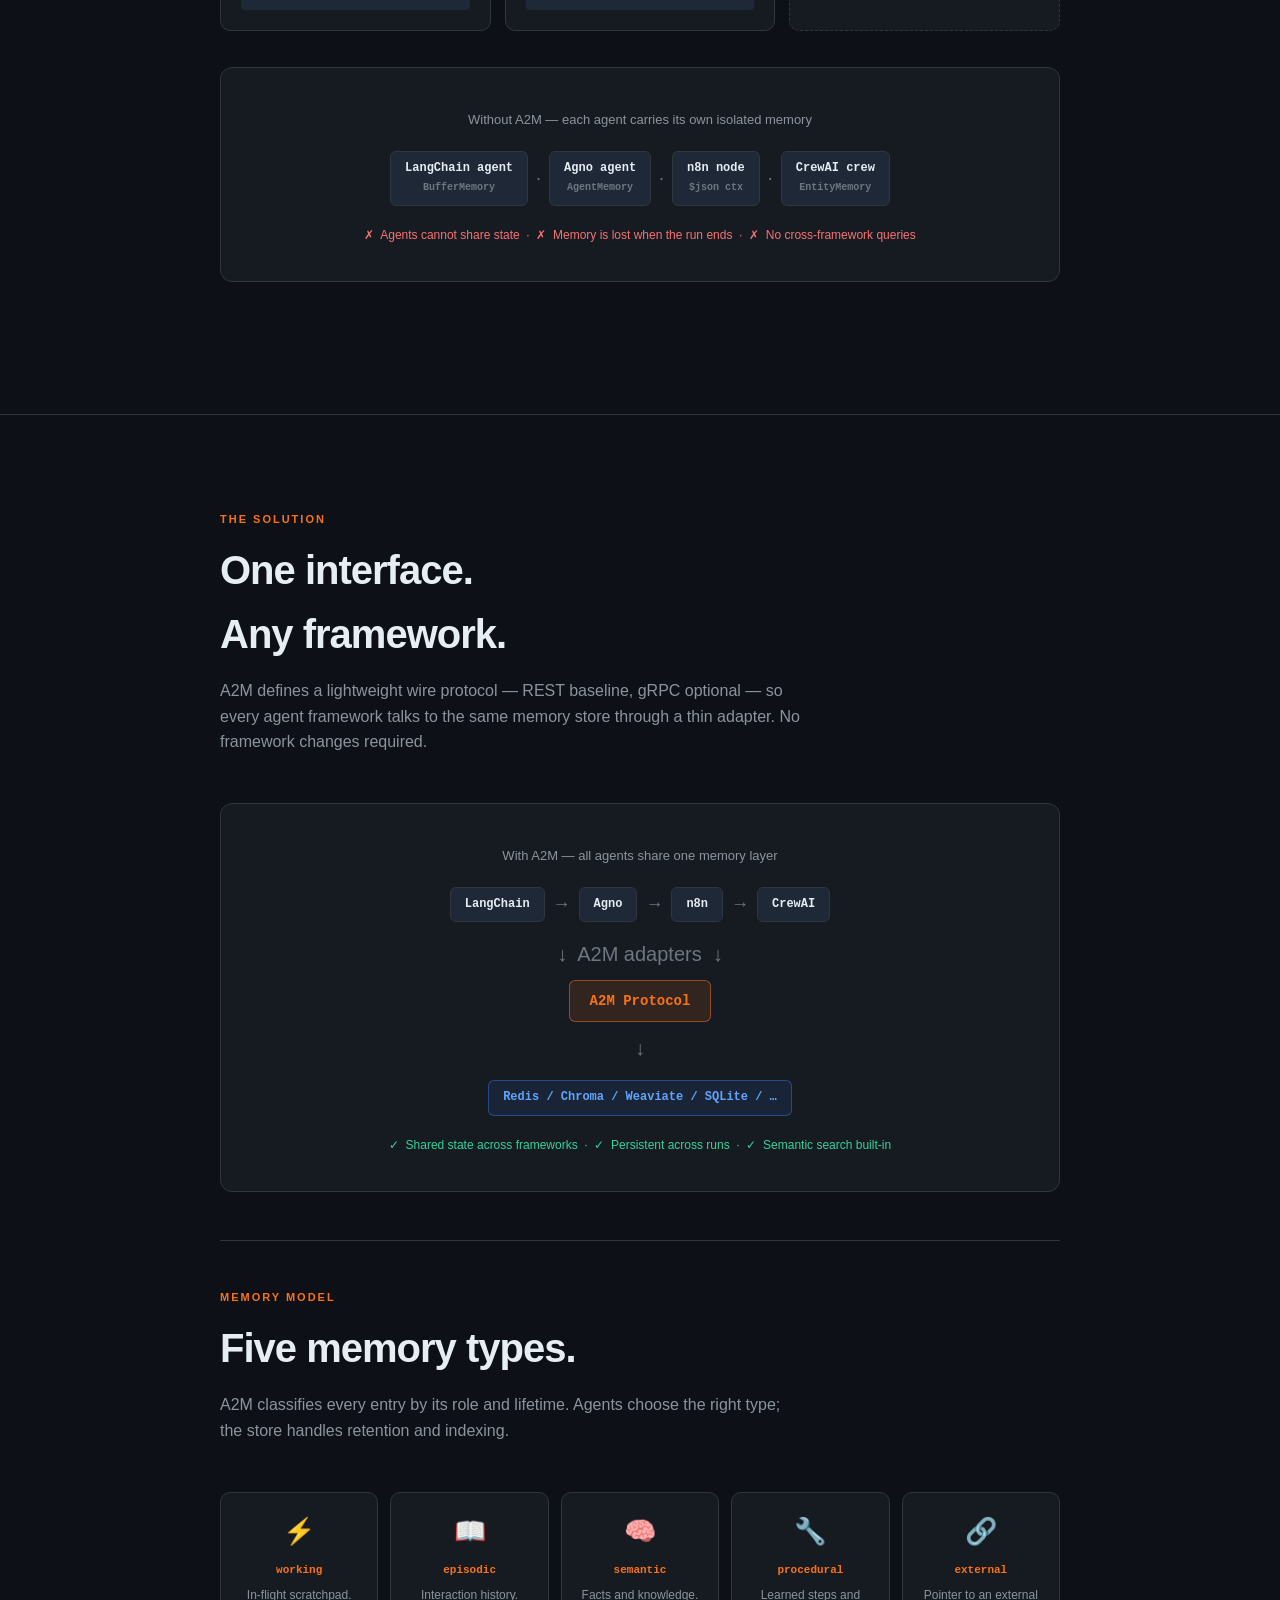
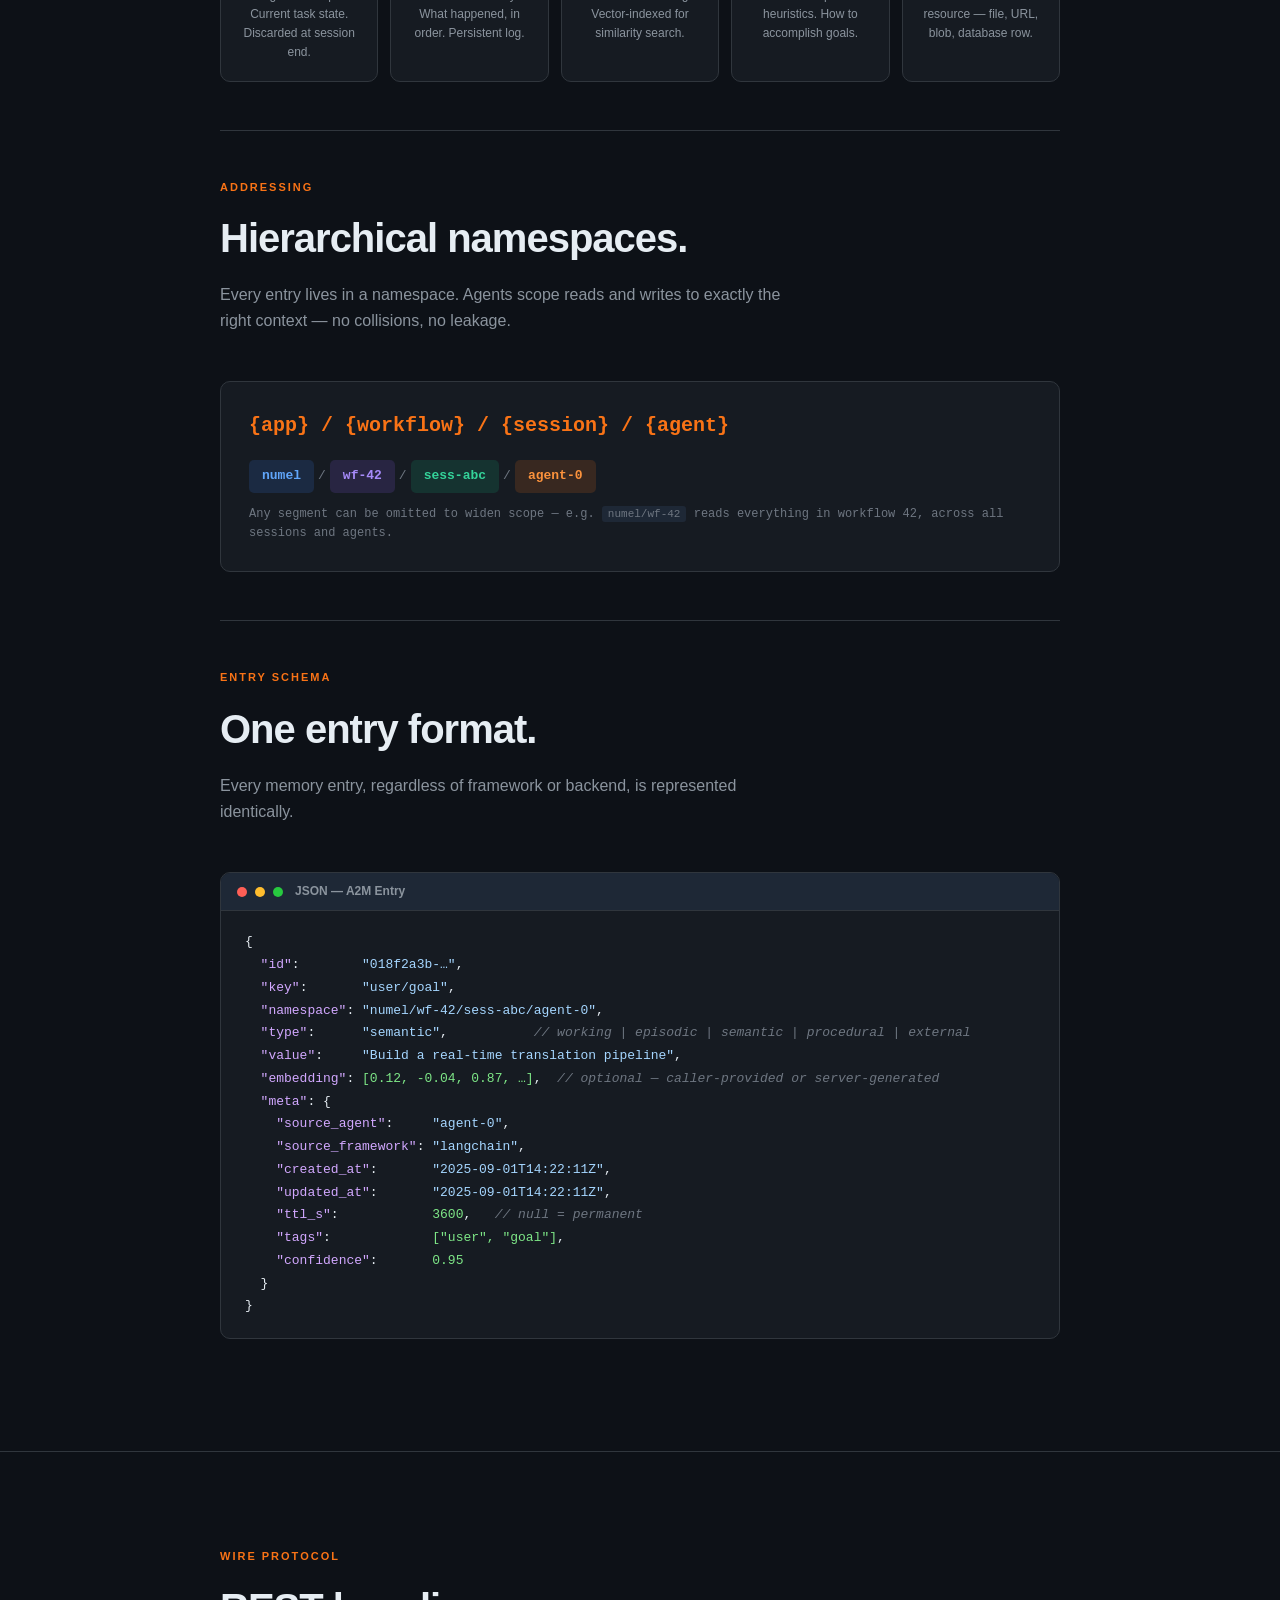
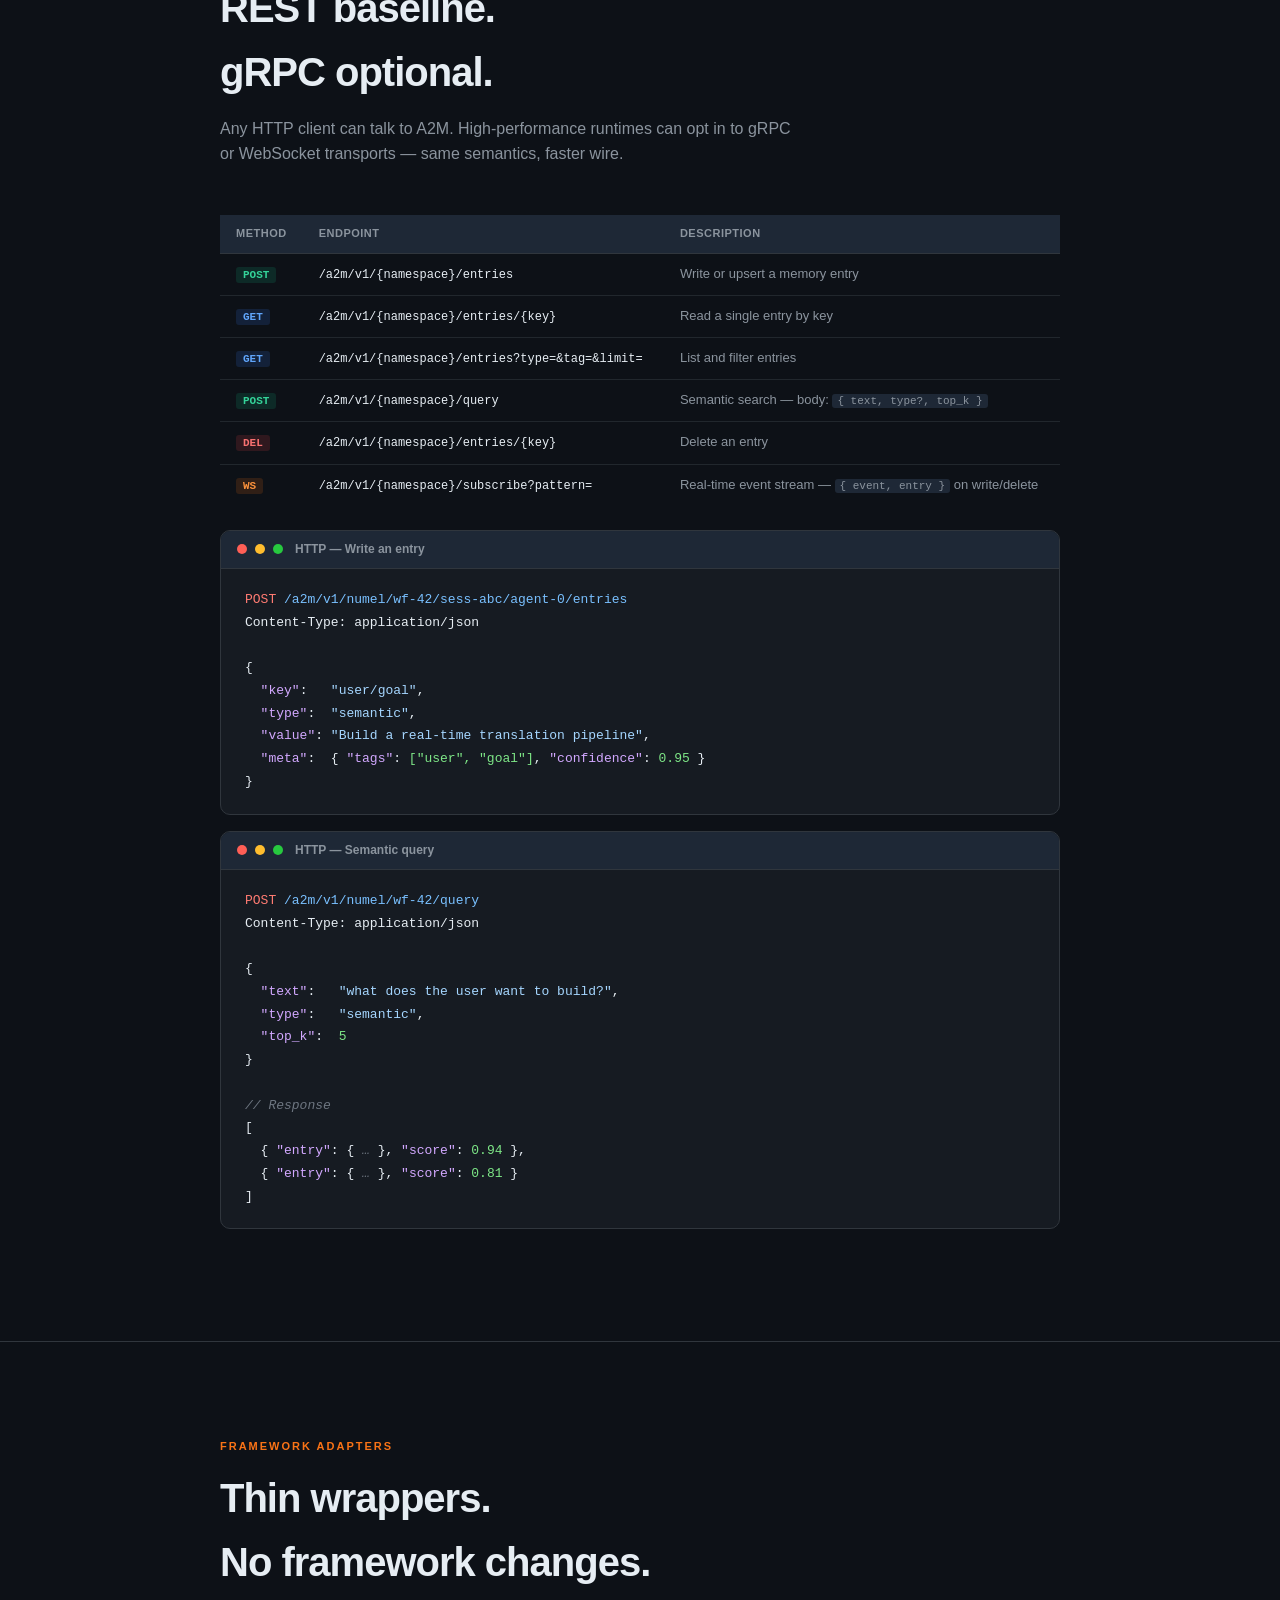
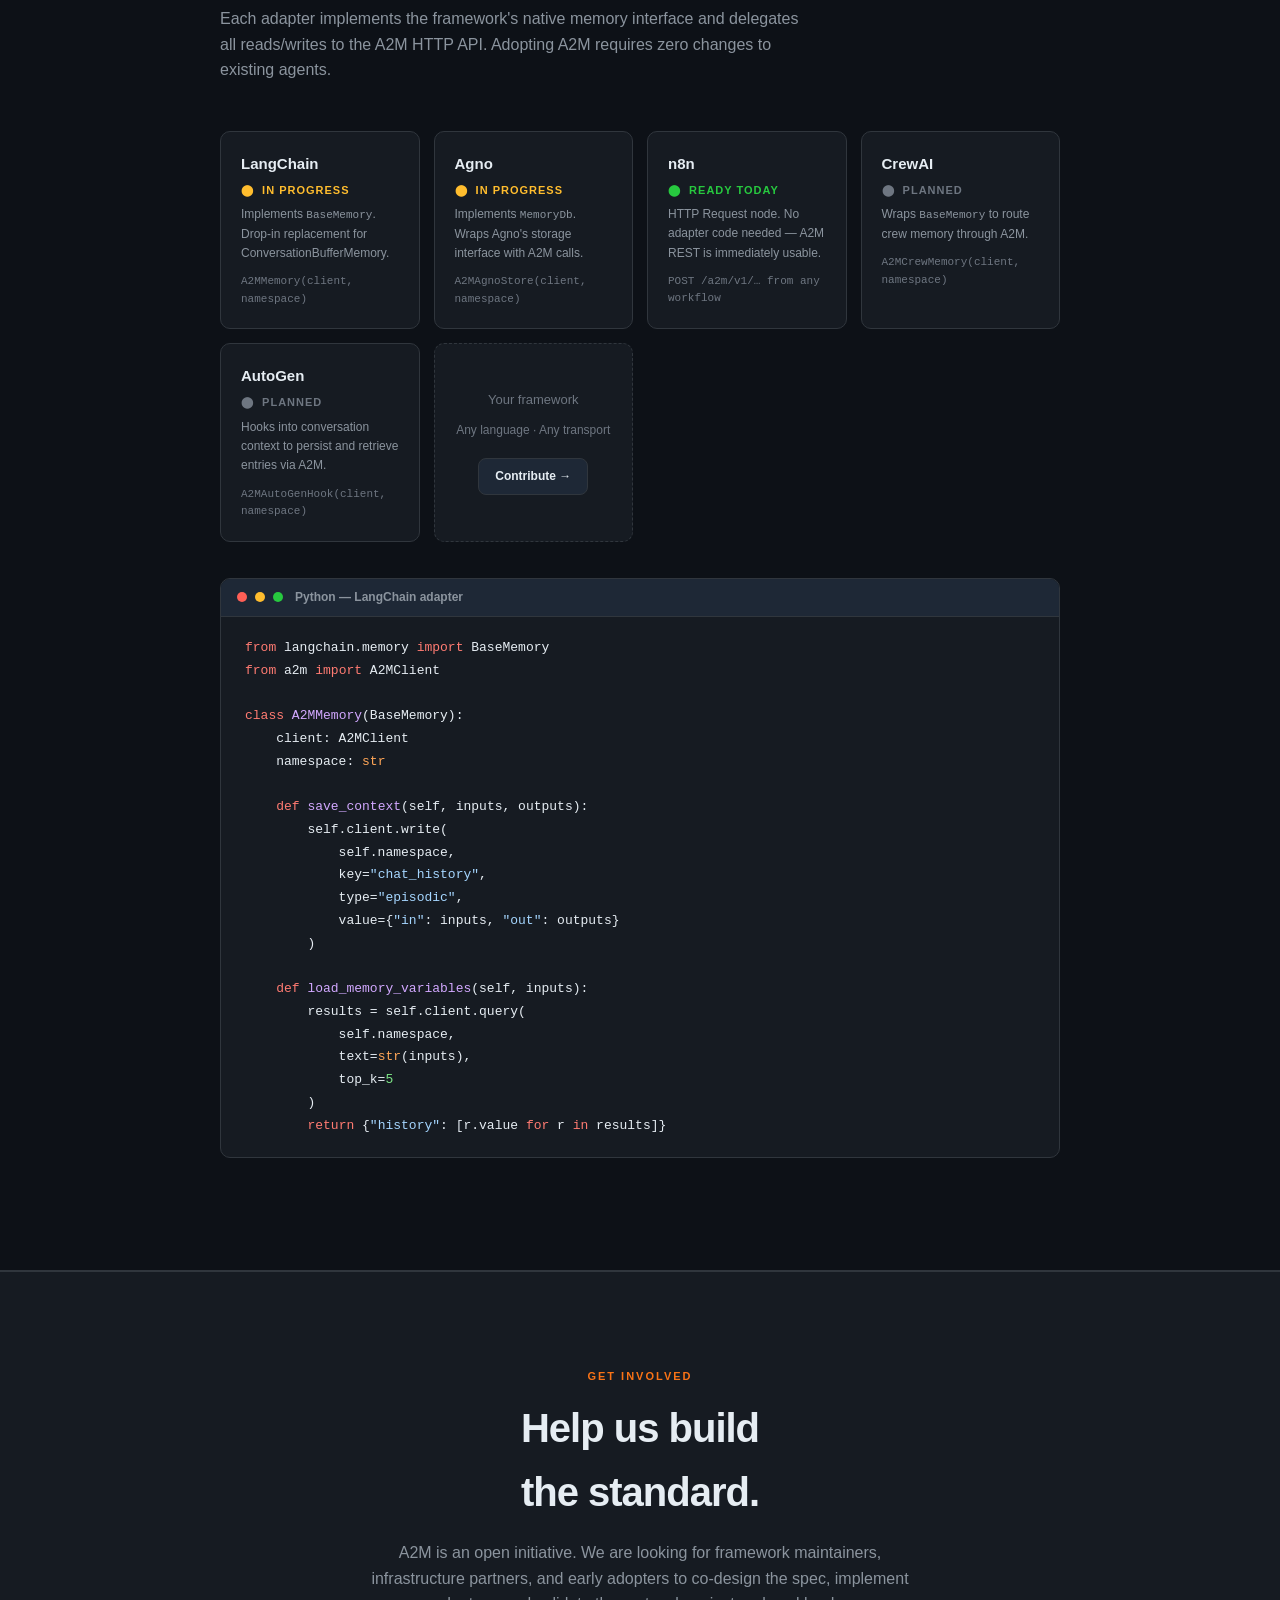
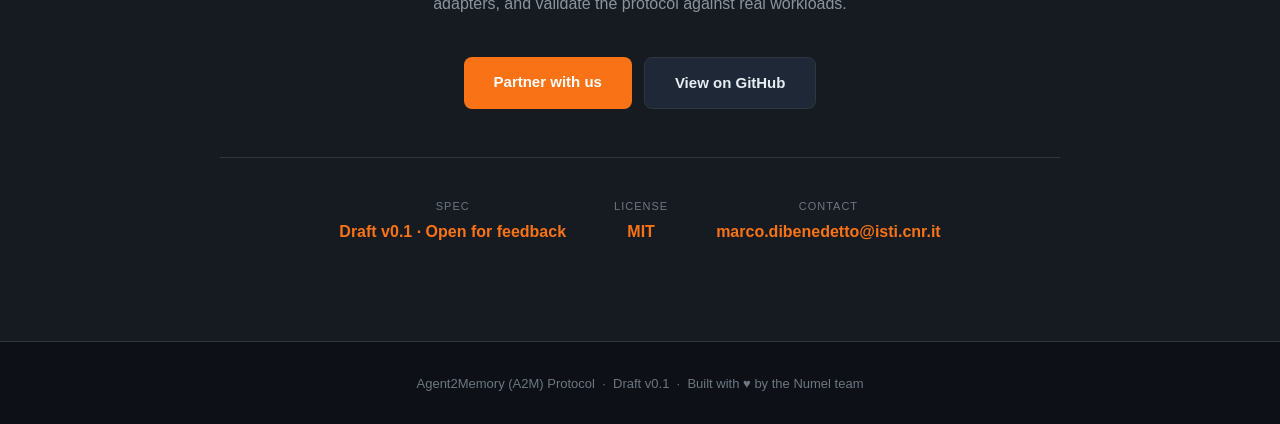
==== commit 7ca383cd: "fixed name." ====
--- a/a2m-protocol.html
+++ b/a2m-protocol.html
@@ -3,7 +3,7 @@
 <head>
   <meta charset="UTF-8" />
   <meta name="viewport" content="width=device-width, initial-scale=1.0" />
-  <title>A2M — AgentToMemory Protocol</title>
+  <title>Agent2Memory (A2M) Protocol</title>
   <style>
     *, *::before, *::after { box-sizing: border-box; margin: 0; padding: 0; }
 
@@ -802,7 +802,7 @@
 </section>
 
 <footer>
-  A2M — AgentToMemory Protocol &nbsp;·&nbsp; Draft v0.1 &nbsp;·&nbsp; Built with ♥ by the Numel team
+  Agent2Memory (A2M) Protocol &nbsp;·&nbsp; Draft v0.1 &nbsp;·&nbsp; Built with ♥ by the Numel team
 </footer>
 
 </body>
